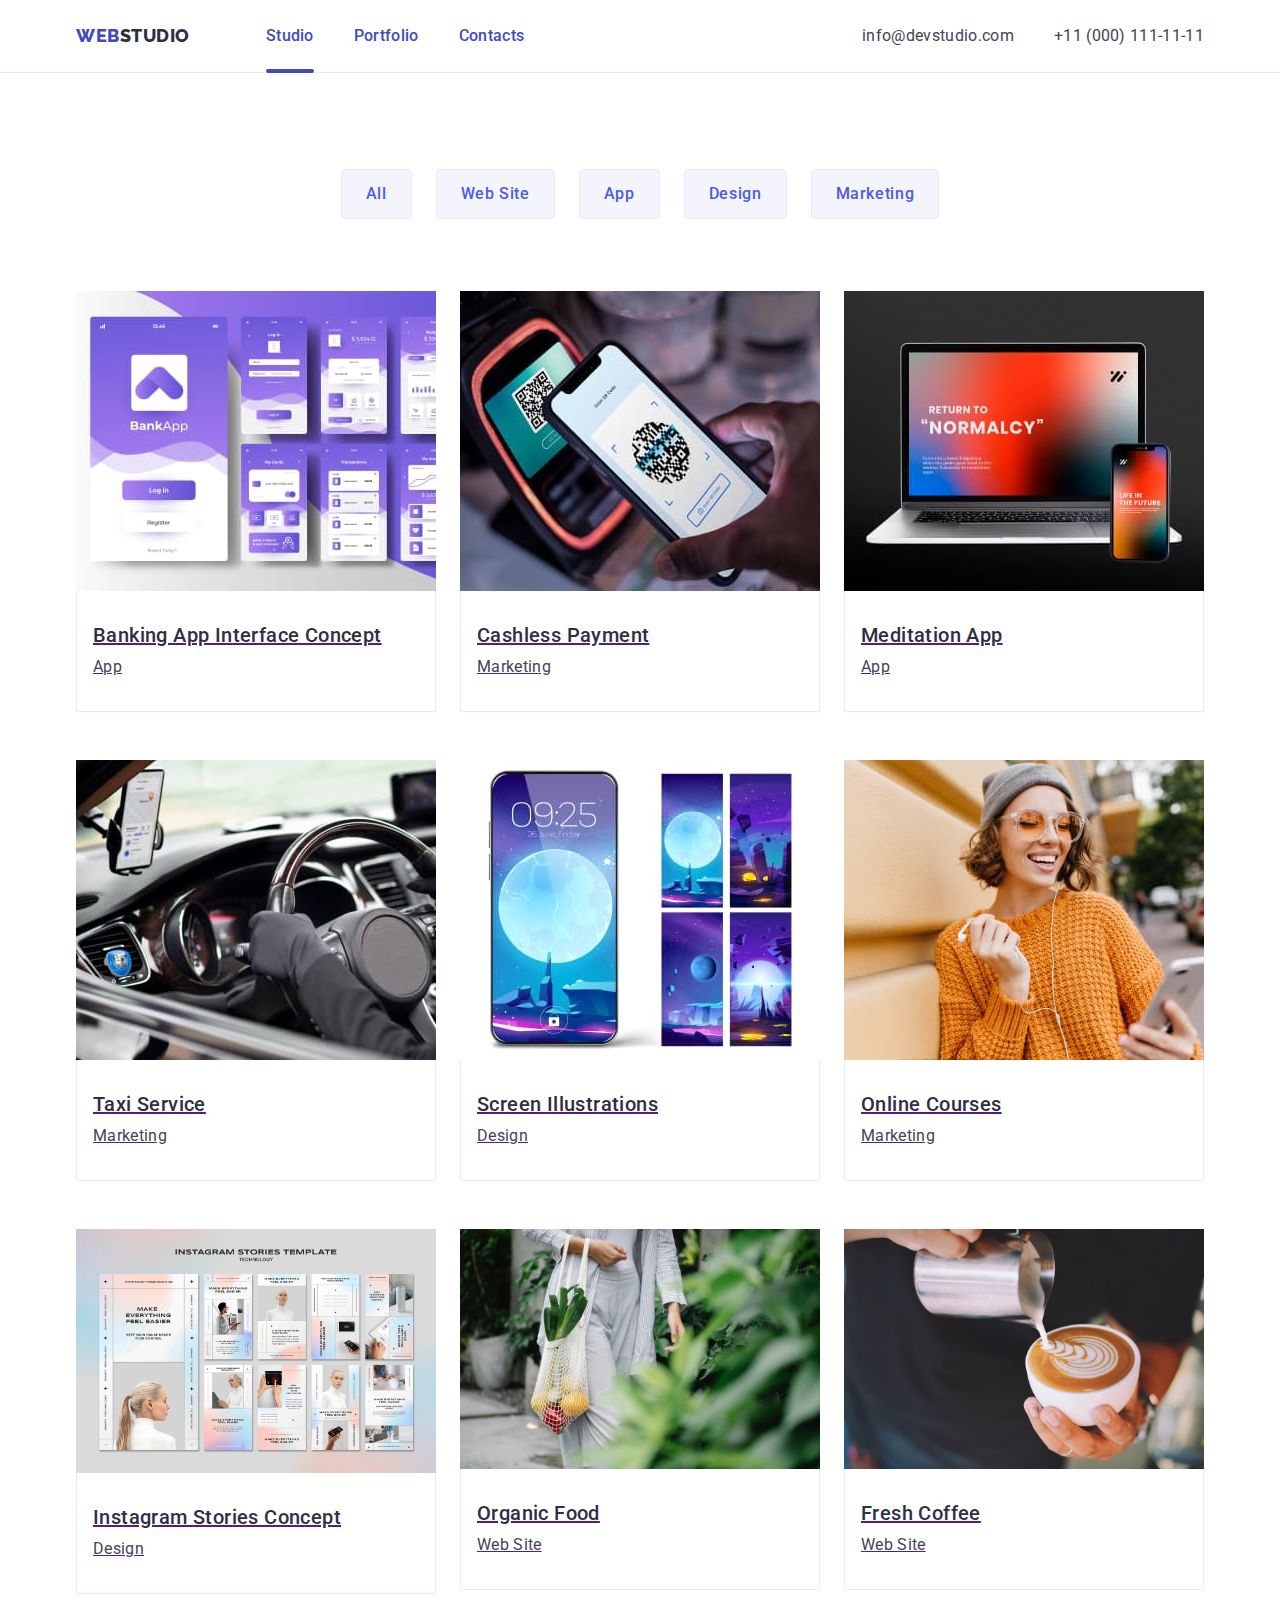
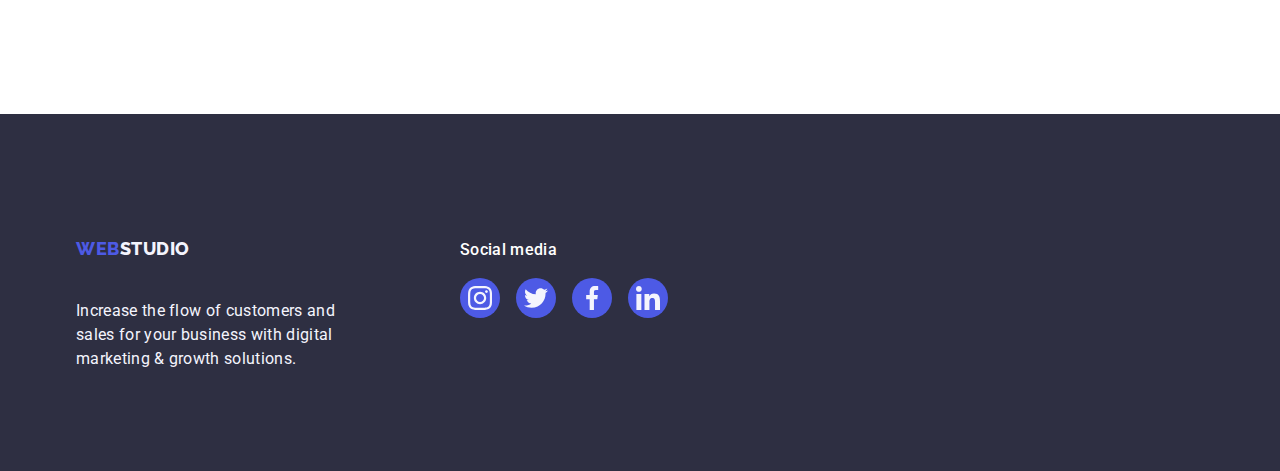
==== portfolio.html @ df533906 "o" ====
<!DOCTYPE html>
<html lang="en">

<head>
    <meta charset="UTF-8" />
    <meta name="viewport" content="width=device-width, initial-scale=1.0" />
    <title>Portfolio</title>

    <!-- Style Normalization -->
    <link rel="stylesheet"
        href="https://cdnjs.cloudflare.com/ajax/libs/modern-normalize/1.0.0/modern-normalize.min.css" />

    <!-- Google Fonts -->
    <link rel="preconnect" href="https://fonts.googleapis.com" />
    <link rel="preconnect" href="https://fonts.gstatic.com" crossorigin />
    <link
        href="https://fonts.googleapis.com/css2?family=Raleway:wght@100;200;300;400;500;600;700;900&family=Roboto:wght@100;300;400;500;700;900&display=swap"
        rel="stylesheet" />

    <!-- Local CSS -->
    <link rel="stylesheet" href="./css/styles.css" />
</head>

<body>
    <!-- Header -->
    <header class="header">
        <div class="top-header container">
            <nav class="nav">
                <a class="logo link" href="./index.html">Web<span class="header-logo">Studio</span></a>
                <ul class="list">
                    <li class="list-item">
                        <a class="active item link" href="./index.html">Studio</a>
                    </li>
                    <li class="list-item">
                        <a class="item link active-nav" href="./portfolio.html">Portfolio</a>
                    </li>
                    <li class="list-item">
                        <a class="item link" href="">Contacts</a>
                    </li>
                </ul>
            </nav>

            <address class="contacts">
                <ul class="list">
                    <li class="contact-item">
                        <a class="contact link" href="mailto:info@devstudio.com">info@devstudio.com</a>
                    </li>
                    <li class="contact-item">
                        <a class="contact link" href="tel:+110001111111">+11 (000) 111-11-11</a>
                    </li>
                </ul>
            </address>
        </div>
    </header>

    <!-- Main -->
    <main>
        <section class="services-section">
            <div class="container">
                <h1 class="visually-hidden">Services</h1>

                <ul class="btn list">
                    <li><button type="button" class="btn-menu">All</button></li>
                    <li><button type="button" class="btn-menu">Web Site</button></li>
                    <li><button type="button" class="btn-menu">App</button></li>
                    <li><button type="button" class="btn-menu">Design</button></li>
                    <li><button type="button" class="btn-menu">Marketing</button></li>
                </ul>

                <ul class="svc list">
                    <li class="svc-item">
                        <a href="" class="plink">
                            <div class="project-card-img">
                                <img src="./images/bank-app.jpg" alt="banking app" width="360" />
                                <p class="overlay-text">
                                    14 Stylish and User-Friendly App Design Concepts · Task
                                    Manager App · Calorie Tracker App · Exotic Fruit Ecommerce
                                    App · Cloud Storage App
                                </p>
                            </div>
                            <div class="svc-info">
                                <h2 class="list-header">Banking App Interface Concept</h2>
                                <p class="list-text">App</p>
                            </div>
                        </a>
                    </li>

                    <li class="svc-item">
                        <a href="" class="plink">
                            <div class="project-card-img">
                                <img src="./images/cashless.jpg" alt="cashless payment" width="360" />
                                <p class="overlay-text">
                                    14 Stylish and User-Friendly App Design Concepts · Task
                                    Manager App · Calorie Tracker App · Exotic Fruit Ecommerce
                                    App · Cloud Storage App
                                </p>
                            </div>
                            <div class="svc-info">
                                <h2 class="list-header">Cashless Payment</h2>
                                <p class="list-text">Marketing</p>
                            </div>
                        </a>
                    </li>

                    <li class="svc-item">
                        <a href="" class="plink">
                            <div class="project-card-img">
                                <img src="./images/meditation.jpg" alt="meditation app" width="360" />
                                <p class="overlay-text">
                                    14 Stylish and User-Friendly App Design Concepts · Task
                                    Manager App · Calorie Tracker App · Exotic Fruit Ecommerce
                                    App · Cloud Storage App
                                </p>
                            </div>
                            <div class="svc-info">
                                <h2 class="list-header">Meditation App</h2>
                                <p class="list-text">App</p>
                            </div>
                        </a>
                    </li>

                    <li class="svc-item">
                        <a href="" class="plink">
                            <div class="project-card-img">
                                <img src="./images/taxi-service.jpg" alt="taxi service" width="360" />
                                <p class="overlay-text">
                                    14 Stylish and User-Friendly App Design Concepts · Task
                                    Manager App · Calorie Tracker App · Exotic Fruit Ecommerce
                                    App · Cloud Storage App
                                </p>
                            </div>
                            <div class="svc-info">
                                <h2 class="list-header">Taxi Service</h2>
                                <p class="list-text">Marketing</p>
                            </div>
                        </a>
                    </li>

                    <li class="svc-item">
                        <a href="" class="plink">
                            <div class="project-card-img">
                                <img src="./images/screen-illus.jpg" alt="screen illustrations" width="360" />
                                <p class="overlay-text">
                                    14 Stylish and User-Friendly App Design Concepts · Task
                                    Manager App · Calorie Tracker App · Exotic Fruit Ecommerce
                                    App · Cloud Storage App
                                </p>
                            </div>
                            <div class="svc-info">
                                <h2 class="list-header">Screen Illustrations</h2>
                                <p class="list-text">Design</p>
                            </div>
                        </a>
                    </li>

                    <li class="svc-item">
                        <a href="" class="plink">
                            <div class="project-card-img">
                                <img src="./images/online-course.jpg" alt="online course" width="360" />
                                <p class="overlay-text">
                                    14 Stylish and User-Friendly App Design Concepts · Task
                                    Manager App · Calorie Tracker App · Exotic Fruit Ecommerce
                                    App · Cloud Storage App
                                </p>
                            </div>
                            <div class="svc-info">
                                <h2 class="list-header">Online Courses</h2>
                                <p class="list-text">Marketing</p>
                            </div>
                        </a>
                    </li>

                    <li class="svc-item">
                        <a href="" class="plink">
                            <div class="project-card-img">
                                <img src="./images/ig-stories.jpg" alt="IG stories" width="360" />
                                <p class="overlay-text">
                                    14 Stylish and User-Friendly App Design Concepts · Task
                                    Manager App · Calorie Tracker App · Exotic Fruit Ecommerce
                                    App · Cloud Storage App
                                </p>
                            </div>
                            <div class="svc-info">
                                <h2 class="list-header">Instagram Stories Concept</h2>
                                <p class="list-text">Design</p>
                            </div>
                        </a>
                    </li>

                    <li class="svc-item">
                        <a href="" class="plink">
                            <div class="project-card-img">
                                <img src="./images/organic-food.jpg" alt="organic food" width="360" />
                                <p class="overlay-text">
                                    14 Stylish and User-Friendly App Design Concepts · Task
                                    Manager App · Calorie Tracker App · Exotic Fruit Ecommerce
                                    App · Cloud Storage App
                                </p>
                            </div>
                            <div class="svc-info">
                                <h2 class="list-header">Organic Food</h2>
                                <p class="list-text">Web Site</p>
                            </div>
                        </a>
                    </li>

                    <li class="svc-item">
                        <a href="" class="plink">
                            <div class="project-card-img">
                                <img src="./images/fresh-coffee.jpg" alt="fresh coffee" width="360" />
                                <p class="overlay-text">
                                    14 Stylish and User-Friendly App Design Concepts · Task
                                    Manager App · Calorie Tracker App · Exotic Fruit Ecommerce
                                    App · Cloud Storage App
                                </p>
                            </div>
                            <div class="svc-info">
                                <h2 class="list-header">Fresh Coffee</h2>
                                <p class="list-text">Web Site</p>
                            </div>
                        </a>
                    </li>
                </ul>
            </div>
        </section>
    </main>

    <!-- Footer -->
    <footer class="footer">
        <div class="container">
            <div class="footer-wrap">
                <a class="logo link" href="./index.html">Web<span class="footer-logo">Studio</span></a>
                <p class="footer-text">
                    Increase the flow of customers and sales for your business with
                    digital marketing & growth solutions.
                </p>
            </div>
            <div>
                <p class="footer-socmed">
                    Social media
                </p>
                <ul class="footer-socmed-list">
                    <!--Insta-->
                    <li class="footer-socmed-items">
                        <a href="" class="footer-socmed-listitems-link">
                            <svg class="socmed-svg" width="24" height="24" xmlns="http://www.w3.org/2000/svg">
                                <use href="./images/icons.svg#foot-insta"></use>
                            </svg>
                        </a>
                    </li>
                    <!--twitter-->
                    <li class="footer-socmed-items">
                        <a href="" class="footer-socmed-listitems-link">
                            <svg class="socmed-svg" width="24" height="24" xmlns="http://www.w3.org/2000/svg">
                                <use href="./images/icons.svg#foot-twit"></use>
                            </svg>
                        </a>
                    </li>
                    <!--fb-->
                    <li class="footer-socmed-items">
                        <a href="" class="footer-socmed-listitems-link">
                            <svg class="socmed-svg" width="24" height="24" xmlns="http://www.w3.org/2000/svg">
                                <use href="./images/icons.svg#foot-fb"></use>
                            </svg>
                        </a>
                    </li>
                    <!--linkdin-->
                    <li class="footer-socmed-items">
                        <a href="" class="footer-socmed-listitems-link">
                            <svg class="socmed-svg" width="24" height="24" xmlns="http://www.w3.org/2000/svg">
                                <use href="./images/icons.svg#foot-link"></use>
                            </svg>
                        </a>
                    </li>
                </ul>
            </div>
        </div>
    </footer>
</body>

</html>
---- css/styles.css ----
/* CSS Resets */

* {
    box-sizing: border-box;
    margin: 0;
    padding: 0;
}

/* CSS Variables */


:root {
    --slate: #434455;
    --iris: #4d5ae5;
    --white: #ffffff;
    --navy-blue: #2e2f42;
    --ocean: #404bbf;
    --cloud: #f4f4fd;
    --cornflower: #e7e9fc;
    --customercolor: #8e8f99;
    --footerclose: #fcfcfc;
}

/* INDEX PAGE */

body {
    font-family: 'Roboto', sans-serif;
    color: var(--slate);
    background-color: var(--white);
}

/* HEADER */

.logo {
    font-family: 'Raleway', sans-serif;
    font-weight: 800;
    font-size: 18px;
    line-height: 1.17;
    letter-spacing: 0.03em;
    text-transform: uppercase;
    color: var(--iris);
}

.header {
    border-bottom: 1px solid var(--cornflower);
}

.top-header {
    display: flex;
    justify-content: space-between;
}

.nav,
.contacts {
    display: flex;
    align-items: center;
}

.container {
    width: 1158px;
    margin: 0 auto;
    padding: 0 15px;
}

.logo {
    margin-right: 76px;
}

/* Navigation Items */

.link {
    text-decoration: none;
    padding: 24px 0;
}

.header-logo {
    color: var(--navy-blue);
}

.list {
    list-style: none;
}

.nav>.list {
    display: flex;
    gap: 40px;
}

.nav {
    background-color: 250ms cubic-bezier(0.4, 0, 0.2, 1);
}

.list-item>.item {
    font-weight: 500;
    font-size: 16px;
    line-height: 1.5;
    letter-spacing: 0.02em;
    color: var(--navy-blue);
}

li>.link:hover,
li>.link:focus {
    color: var(--ocean);

}

/* PORTFOLIO HEADER HW5*/
.active-nav {
    position: relative;
    color: #404bbf;
    transition: color 250ms cubic-bezier(0.4, 0, 0.2, 1);
}

.active-nav::after {
    content: "";
    width: 100%;
    height: 4px;
    background: #404bbf;
    position: absolute;
    left: 0;
    border-radius: 2px;
    opacity: 0;
    bottom: -1px;
}



/* Address */

.contacts {
    font-style: normal;
}

.contact-item>.contact {
    font-size: 16px;
    line-height: 1.5;
    letter-spacing: 0.02em;
    color: var(--slate);
}

.contacts>.list {
    display: flex;
    gap: 40px;
}

/* MAIN */

/* First Section */

.first-section {
    background-color: var(--navy-blue);
    padding: 188px 0;
}

.main-header {
    font-size: 56px;
    line-height: 1.07;
    text-align: center;
    letter-spacing: 0.02em;
    color: var(--white);
    max-width: 496px;
    margin: 0 auto 48px;
}

.button {
    background-color: var(--iris);
    font-family: inherit;
    font-weight: 500;
    font-size: 16px;
    line-height: 1.5;
    letter-spacing: 0.04em;
    color: var(--white);
    cursor: pointer;
    display: block;
    min-width: 169px;
    height: 56px;
    border: none;
    border-radius: 4px;
    margin: 0 auto;
    transition: background-color 250ms cubic-bezier(0.4, 0, 0.2, 1);

}

.btn {
    transition: color 250ms cubic-bezier(0.4, 0, 0.2, 1),
        background-color 250ms cubic-bezier(0.4, 0, 0.2, 1),
        border-color 250ms cubic-bezier(0.4, 0, 0.2, 1),
        box-shadow 250ms cubic-bezier(0.4, 0, 0.2, 1);

}

/* .button-hero {
    background-color: var(--iris);
    color: var(--white);
    font-family: "Roboto", sans-serif;
    font-size: 16px;
    font-style: normal;
    font-weight: 500;
    line-height: 24px;
    /* 150% */
/* letter-spacing: 0.64px;
    width: 169px;
    height: 56px;
    border: none;
    border-radius: 4px;
    cursor: pointer;
    margin-top: 48px;
    transition: background-color 250ms cubic-bezier(0.4, 0, 0.2, 1);
} */

/* .button-hero:hover,
.button-hero:focus {
    background-color: var(--ocean);
    cursor: pointer; 
} */

.project-card-item {
    display: block;
    transition: box-shadow 250ms cubic-bezier(0.4, 0, 0.2, 1);
}

.project-card-item:hover,
.project-card-item:focus {
    box-shadow: 0px 1px 6px rgba(46, 47, 66, 0.08),
        0px 1px 1px rgba(46, 47, 66, 0.16), 0px 2px 1px rgba(46, 47, 66, 0.08);
}

.svc:hover .overlay-text {
    transform: translateY(0%);
}

.project-card-img:hover {
    transition: box-shadow 250ms cubic-bezier(0.4, 0, 0.2, 1);
}

.project-card-img:focus {
    transition: box-shadow 250ms cubic-bezier(0.4, 0, 0.2, 1);
}

.plink {
    transition: box-shadow 250ms cubic-bezier(0.4, 0, 0.2, 1);
}


.plink:hover .overlay-text {
    transform: translateY(0%);
}

.plink:focus .overlay-text {
    transform: translateY(0%);
}

/* .project-card-img {
    transform: translateY(0%);
} */


/* .project-card:hover .overlay-text {
    transform: translateY(0%);
} */

.project-card-item:focus .overlay-text {
    transform: translateY(0%);
}

.project-card-img {
    position: relative;
    overflow: hidden;
}

.overlay-text {
    position: absolute;
    top: 0;
    line-height: 1.5;
    letter-spacing: 0.02em;
    color: var(--cloud);
    padding: 40px 32px;
    background-color: var(--iris);
    height: 100%;
    transform: translateY(100%);
    transition: transform 250ms cubic-bezier(0.4, 0, 0.2, 1);
}



.button:hover,
.button:focus {
    background-color: var(--ocean);
}



/* Second Section */

.visually-hidden {
    position: absolute;
    width: 1px;
    height: 1px;
    margin: -1px;
    border: 0;
    padding: 0;
    white-space: nowrap;
    clip-path: inset(100%);
    clip: rect(0 0 0 0);
    overflow: hidden;
}

.list-header {
    font-weight: 500;
    font-size: 20px;
    line-height: 1.2;
    letter-spacing: 0.02em;
    color: var(--navy-blue);
    margin-bottom: 8px;
}


.list-text {
    font-size: 16px;
    line-height: 1.5;
    letter-spacing: 0.02em;
    color: var(--slate);
}



.list-svg {
    display: flex;
    align-items: center;
    justify-content: center;
    height: 112px;
    background-color: #f4f4fd;
    border-radius: 4px;
    margin-bottom: 8px;
}


.second-section {
    padding: 120px 0;
}

.info-list {
    list-style: none;
    display: flex;
    gap: 24px;
}



.info-card {
    width: calc((100% - 72px) / 4);
}



/* Third Section */

.header-title {
    font-size: 36px;
    line-height: 1.11;
    text-align: center;
    letter-spacing: 0.02em;
    text-transform: capitalize;
    color: var(--navy-blue);
    margin-bottom: 72px;
}

.third-section {
    padding-bottom: 120px;
}

.service.list {
    display: flex;
    gap: 24px;
}

.service-info {
    flex-basis: calc((100% - 48px) / 3);
}

/* Fourth Section */

.fourth-section {
    background-color: var(--cloud);
    padding: 120px 0;
}

.team.list {
    display: flex;
    gap: 24px;
}

/* Reused third section header from main */

.team-member {
    background-color: var(--white);
    flex-basis: calc((100% - 72px) / 4);
    border-radius: 0 0 4px 4px;
}

.member-info {
    padding: 32px 0;
}

.list-header {
    margin-bottom: 8px;
}

/* .list-text {
    text-align: center;
} */

/* Reused item header from main  */

/* FOOTER */

.footer {
    background-color: var(--navy-blue);
    padding: 100px 0;
}

.footer-logo {
    color: var(--cloud);
}

.footer-text {
    line-height: 1.5;
    color: var(--cloud);
    letter-spacing: 0.02em;
    max-width: 264px;
}

.footer .link {
    display: inline-block;
    margin-bottom: 16px;
}

/* PORTFOLIO PAGE */

/* Main */

/* Buttons */

.services-section {
    padding: 96px 0 120px 0;
}

.btn-menu {
    font-family: inherit;
    font-weight: 500;
    font-size: 16px;
    line-height: 1.5;
    letter-spacing: 0.04em;
    color: var(--iris);
    background-color: var(--cloud);
    cursor: pointer;
    padding: 12px 24px;
    border: 1px solid var(--cornflower);
    border-radius: 4px;
    transition: color 250ms cubic-bezier(0.4, 0, 0.2, 1),
        background-color 250ms cubic-bezier(0.4, 0, 0.2, 1),
        border-color 250ms cubic-bezier(0.4, 0, 0.2, 1),
        box-shadow 250ms cubic-bezier(0.4, 0, 0.2, 1);
}

.btn {
    display: flex;
    justify-content: center;
    gap: 24px;
    margin-bottom: 72px;
}



.btn-menu:hover,
.btn-menu:focus {
    color: var(--white);
    background-color: var(--ocean);
    border: 1px solid transparent;
}

/* Reused item header from main  */

/* Converting all images to block element */

img {
    display: block;
}

/* Services List */

.svc.list {
    display: flex;
    flex-wrap: wrap;
    column-gap: 24px;
    row-gap: 48px;
}

.svc-item {
    flex-basis: calc((100% - 48px) / 3);
}

.svc-info {
    padding: 32px 16px;
    border: 1px solid var(--cornflower);
    border-top: none;
}

.h-shadow {
    box-shadow: 0px 2px 1px rgba(46, 47, 66, 0.08),
        0px 1px 1px rgba(46, 47, 66, 0.16), 0px 1px 6px rgba(46, 47, 66, 0.08);
}

.first-section {
    background-color: var(--navy-blue);
    padding: 188px 0;
    max-width: 1440px;
    margin: 0 auto;
    background-image: linear-gradient(rgba(46, 47, 66, 0.7),
            rgba(46, 47, 66, 0.7)),
        url(../images/people-office.jpg);
    background-repeat: no-repeat;
    background-position: center;
    background-size: cover;
}


/* FOURTH SECTION */
.team-member {
    box-shadow: 0px 1px 6px rgba(46, 47, 66, 0.08),
        0px 1px 1px rgba(46, 47, 66, 0.16),
        0px 2px 1px rgba(46, 47, 66, 0.08);
}

.social-media {
    display: flex;
    justify-content: center;
    gap: 24px;
}


.socmed {
    width: 40px;
    height: 40px;
}

.socmed-link {
    width: 100%;
    height: 100%;
    background-color: #4d5ae5;
    border-radius: 50%;
    display: flex;
    align-items: center;
    justify-content: center;
    transition: background-color 250ms cubic-bezier(0.4, 0, 0.2, 1);
}

.socmed {
    list-style: none;
}

.socmed-link:hover {
    background-color: #404bbf;
}

.socmed-link:focus {
    background-color: #404bbf;
}

.socmed-svg {
    fill: #f4f4fd;
}

.team-name {
    text-align: center;
    margin-bottom: 8px;
}

.description {
    text-align: center;
}

/* section five */
.customers {
    padding: 120px 0;
}

.cust-header {
    font-size: 36px;
    line-height: 1.11;
    color: var(--navy-blue);
    margin-bottom: 72px;
}

.cust-list {
    display: flex;
    gap: 24px;
    list-style: none;
}

.cust-list-item {
    width: calc((100% - 120px) / 6);
    height: 88px;
}

.cust-list-link {
    width: 100%;
    height: 100%;
    border: 1px solid #8e8f99;
    border-radius: 4px;
    display: flex;
    align-items: center;
    justify-content: center;
    color: var(--customercolor);
    transition: border-color 250ms cubic-bezier(0.4, 0, 0.2, 1),
        color 250ms cubic-bezier(0.4, 0, 0.2, 1);
}



.cust-list-link:hover {
    border-color: #404bbf;
}

.cust-list-link:hover {
    color: #404bbf;
}

.cust-list-link:focus {
    border-color: #404bbf;
}

.cust-list-link:hover,
.cust-list-link:focus {
    color: #404bbf;
}


.cust-svg {
    fill: currentColor;
}

/*FOOTER WRAP */

.footer-wrap {
    margin-right: 120px;
}

.footer>.container {
    display: flex;
    align-items: baseline;
}


.footer-socmed {
    font-weight: 500;
    font-size: 16px;
    line-height: 1.5;
    letter-spacing: 0.02em;
    color: #FFFFFF;
    margin-bottom: 16px;
}

.footer-socmed-list {
    display: flex;
    gap: 16px;
    list-style: none;
    /* transition: background-color 250ms cubic-bezier(0.4, 0, 0.2, 1); */

}

.footer-socmed-items {
    width: 40px;
    height: 40px;
}

.footer-text {
    line-height: 1.5;
    color: var(--cloud);
    letter-spacing: 0.02em;
    max-width: 264px;
}

.footer-socmed-listitems-link {
    width: 100%;
    height: 100%;
    background-color: #4d5ae5;
    border-radius: 50%;
    display: flex;
    align-items: center;
    justify-content: center;
    transition: background-color 250ms cubic-bezier(0.4, 0, 0.2, 1);

}

.footer-socmed-listitems-link:hover,
.footer-socmed-listitems-link:focus {
    background-color: #31d0aa;
}

.btn-menu:hover,
.btn-menu:focus {
    box-shadow: 0px 3px 1px rgba(0, 0, 0, 0.1), 0px 2px 1px rgba(0, 0, 0, 0.08),
        0px 2px 2px rgba(0, 0, 0, 0.12);
}

.link:hover,
.link:focus {
    box-shadow: 0px 1px 6px rgba(46, 47, 66, 0.08),
        0px 1px 1px rgba(46, 47, 66, 0.16),
        0px 2px 1px rgba(46, 47, 66, 0.08);
}

.link {
    display: block;
}

/* HW5 HEADER */

.active {
    color: #404bbf;
    position: relative;
    transition: color 250ms cubic-bezier(0.4, 0, 0.2, 1);


}

.active::after {
    content: '';
    position: absolute;
    left: 0;
    bottom: -1px;
    height: 4px;
    border-radius: 2px;
    width: 100%;
    background-color: #404bbf;
    /* transition: color 250ms cubic-bezier(0.4, 0, 0.2, 1);   */
}

.nav .link {
    color: #404bbf;
}

.contact {
    transition: color 250ms cubic-bezier(0.4, 0, 0.2, 1);
}

/*modal window*/
.modal-window {
    position: fixed;
    top: 0;
    left: 0;
    width: 100%;
    height: 100%;
    background-color: rgba(46, 47, 66, 0.4);
    transition: opacity 250ms cubic-bezier(0.4, 0, 0.2, 1),
        visibility 250ms cubic-bezier(0.4, 0, 0.2, 1);
}

.is-hidden {
    opacity: 0;
    pointer-events: none;
    visibility: hidden;
}

.backdrop {
    position: absolute;
    top: 50%;
    left: 50%;
    transform: translate(-50%, -50%);
    width: 408px;
    min-height: 584px;
    background-color: #fcfcfc;
    box-shadow: 0px 1px 1px rgba(0, 0, 0, 0.14), 0px 1px 3px rgba(0, 0, 0, 0.12),
        0px 2px 1px rgba(0, 0, 0, 0.2);
    border-radius: 4px;
    transition: transform 250ms cubic-bezier(0.4, 0, 0.2, 1);
}

.close-button {
    position: absolute;
    top: 24px;
    right: 24px;
    width: 24px;
    height: 24px;
    border-radius: 50%;
    display: flex;
    align-items: center;
    justify-content: center;
    background-color: #e7e9fc;
    border: 1px solid rgba(0, 0, 0, 0.1);
    cursor: pointer;
    transition: background-color 250ms cubic-bezier(0.4, 0, 0.2, 1),
        border 250ms cubic-bezier(0.4, 0, 0.2, 1);
}

.close-button:hover,
.close-button:focus {
    background-color: #404bbf;
    border: none;
}

.modal-close {
    transition: fill 250ms cubic-bezier(0.4, 0, 0.2, 1);
}

.modal-close,
.modal-close {
    fill: #ffffff;
}
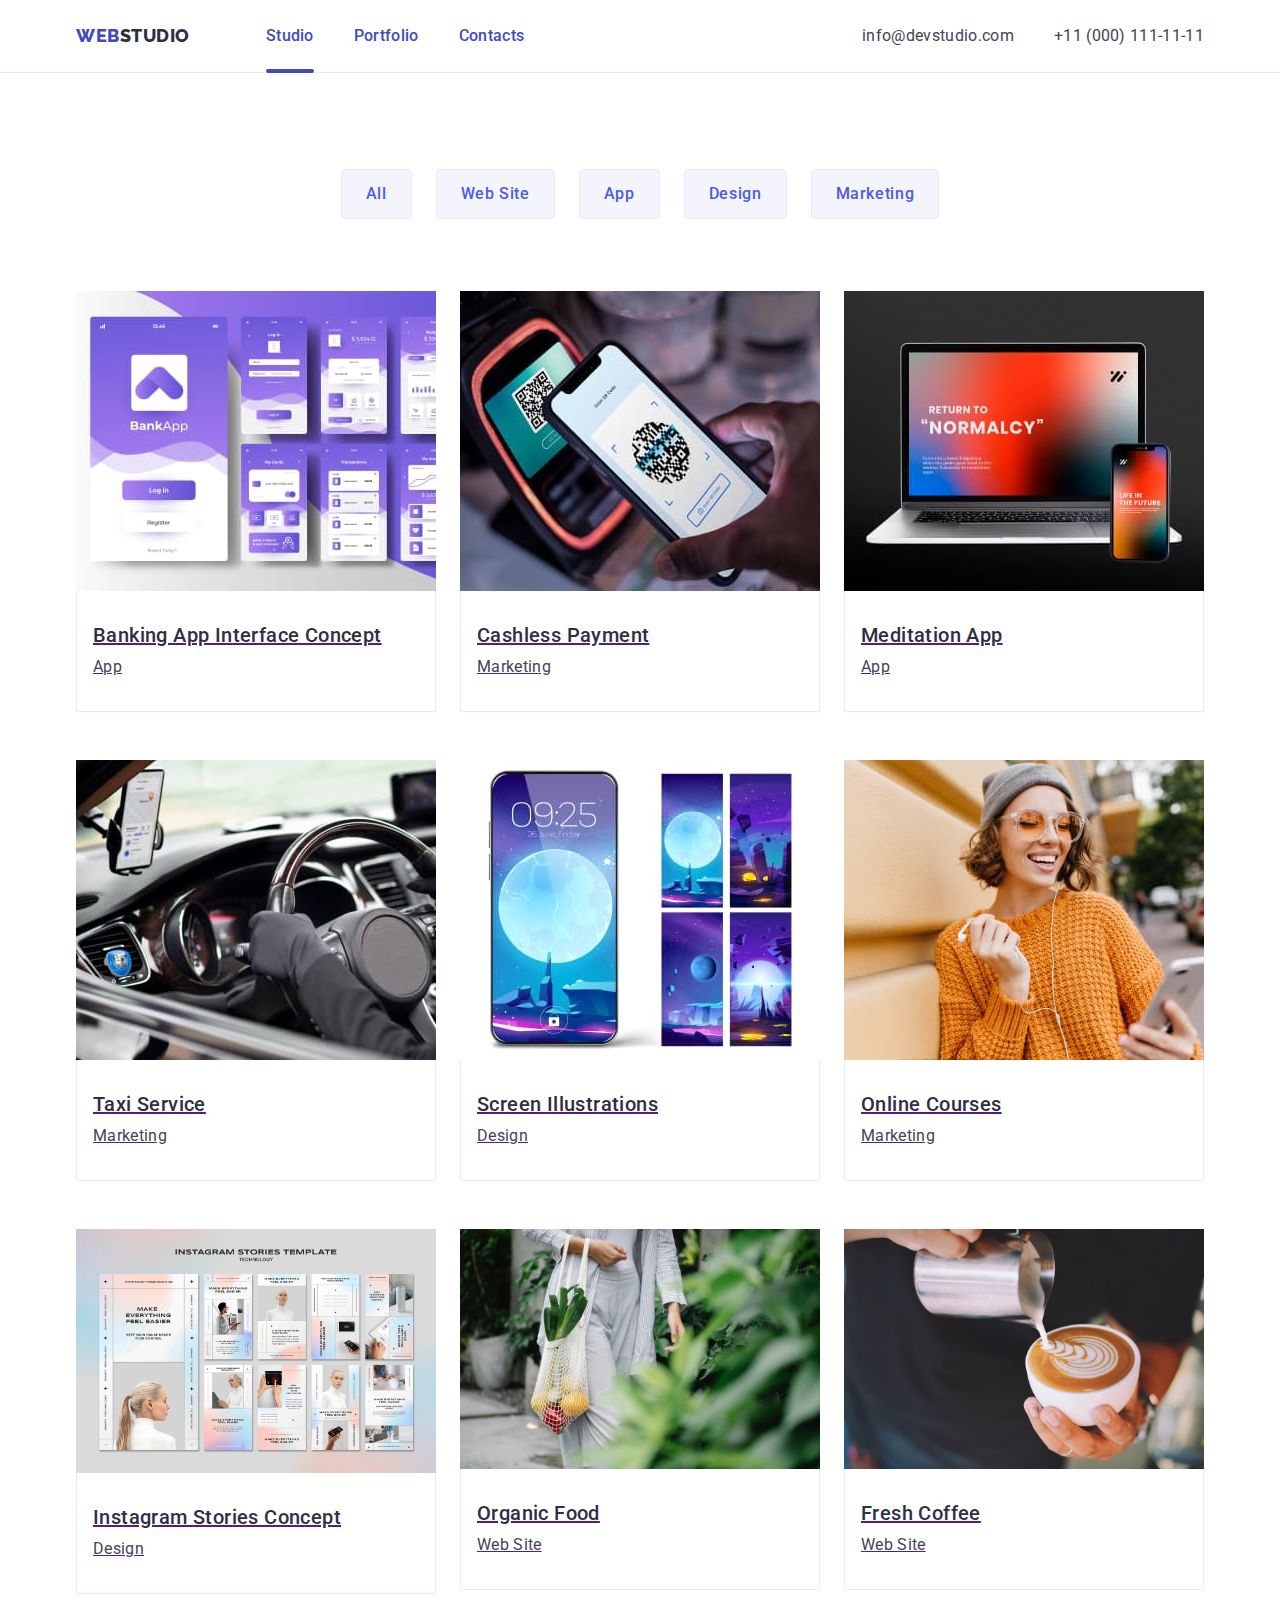
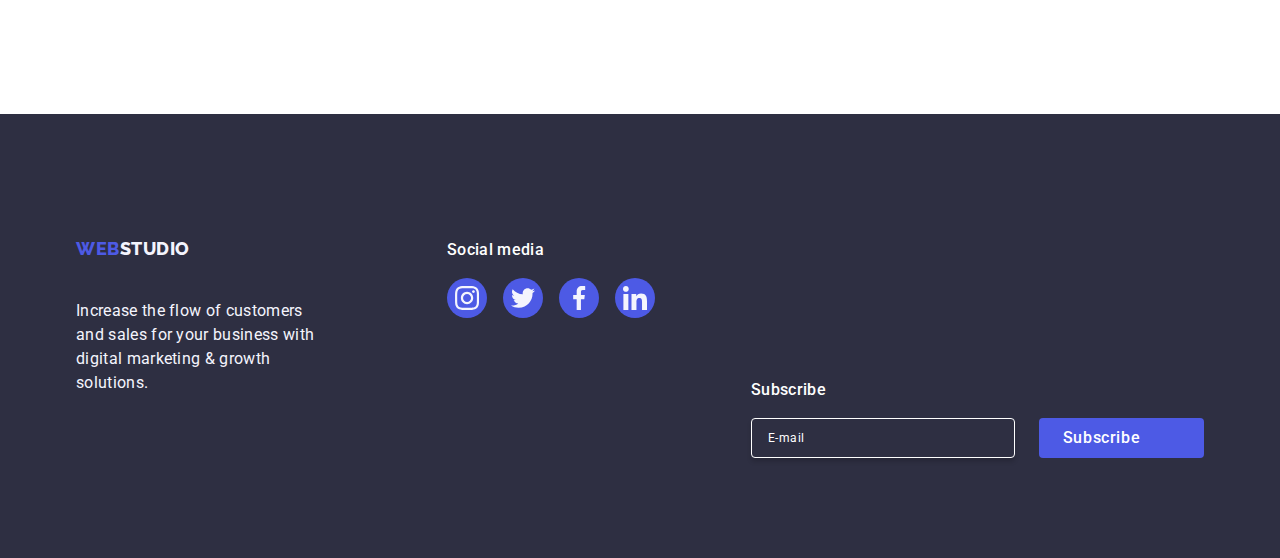
==== commit 69a76ac8: "fd" ====
--- a/portfolio.html
+++ b/portfolio.html
@@ -272,6 +272,21 @@
                             </svg>
                         </a>
                     </li>
+                    <div class="footer-subscribe">
+                        <p class="footer-subscribe-title">Subscribe</p>
+                        <form class="form-footer">
+                            <label class="label-footer" for="footer-email">
+                                <input id="footer-email" class="subscribe-input-email" type="email" name="user-email"
+                                    placeholder="E-mail" />
+                            </label>
+                            <button class="footer-subscribe-button" type="submit">
+                                Subscribe
+                                <svg class="footer-send-icon" width="24" height="24" aria-label="send icon">
+                                    <use href="./images/icons.svg#icon-send"></use>
+                                </svg>
+                            </button>
+                        </form>
+                    </div>
                 </ul>
             </div>
         </div>
--- a/css/styles.css
+++ b/css/styles.css
@@ -698,6 +698,218 @@
     background-color: #31d0aa;
 }
 
+
+/*FOOTER-SUBCRIBE HW6*/
+
+.footer-subscribe {
+    margin-left: 80px;
+    margin-top: 100px;
+    width: 453px;
+}
+
+.footer-subscribe-title {
+    color: var(--white);
+    margin-bottom: 16px;
+    font-weight: 500;
+    line-height: 1.5;
+    letter-spacing: 0.02em;
+}
+
+.form-footer {
+    display: flex;
+    gap: 24px;
+}
+
+.subscribe-input-email {
+    width: 264px;
+    height: 40px;
+    font-size: 12px;
+    line-height: 1.5;
+    letter-spacing: 0.04em;
+    padding-left: 16px;
+    flex-shrink: 0;
+    background: none;
+    border: none;
+    border-radius: 4px;
+    border: 1px solid var(--white);
+    box-shadow: 0px 4px 4px 0px rgba(0, 0, 0, 0.15);
+    color: #ffffff;
+
+}
+
+
+.subscribe-input-email::placeholder {
+    color: var(--white);
+}
+
+.footer-subscribe-button {
+    display: flex;
+    justify-content: center;
+    align-items: center;
+    min-width: 165px;
+    height: 40px;
+    font-weight: 500;
+    line-height: 1.5;
+    letter-spacing: 0.04em;
+    color: var(--white);
+    cursor: pointer;
+    background-color: #4d5ae5;
+    border: none;
+    border-radius: 4px;
+
+}
+
+.footer-send-icon {
+    margin-left: 16px;
+}
+
+.modal-window {
+    padding: (72px 24px 24px 24px);
+}
+
+
+.modal-paragraph {
+    font-weight: 500;
+    font-size: 16px;
+    line-height: 1.5;
+    text-align: center;
+    letter-spacing: 0.02em;
+    color: #2E2F42;
+    margin-bottom: 16px;
+}
+
+.input-container {
+    margin: 8px;
+}
+
+.input-label {
+    font-size: 12px;
+    line-height: 1.17;
+    letter-spacing: 0.04em;
+    color: #8e8f99;
+    display: block;
+    margin-bottom: 4px;
+}
+
+.input-area {
+    position: relative;
+}
+
+.input-data {
+    width: 100%;
+    height: 40px;
+    border: 1px solid rgba(46, 47, 66, 0.4);
+    border-radius: 4px;
+    background-color: transparent;
+    padding-left: 38px;
+    outline: transparent;
+    transition: border-color 250ms cubic-bezier(0.4, 0, 0.2, 1);
+}
+
+.input-data:focus {
+    border-color: var(--iris);
+}
+
+.input-icon {
+    position: absolute;
+    left: 16px;
+    top: 50%;
+    transform: translateY(-50%);
+    transition: fill 250ms cubic-bezier(0.4, 0, 0.2, 1);
+}
+
+.input-data:focus+.input-icon {
+    fill: #4D5AE5;
+}
+
+.input-comment {
+    margin-bottom: 16px;
+    margin-left: 8px;
+    width: 344px;
+}
+
+.user-comment {
+    width: 100%;
+    height: 120px;
+    font-size: 12px;
+    line-height: 1.17;
+    letter-spacing: 0.04em;
+    color: rgba(46, 47, 66, 0.4);
+    border: 1px solid rgba(46, 47, 66, 0.4);
+    border-radius: 4px;
+    background-color: transparent;
+    padding: 8px 16px;
+    outline: transparent;
+    resize: none;
+    transition: border-color 250ms cubic-bezier(0.4, 0, 0.2, 1);
+}
+
+.user-comment:focus {
+    border-color: #4D5AE5; 
+}
+
+.modal-checkbox {
+    margin-bottom: 24px;
+    margin-left: 8px;
+}
+
+.visually-hidden {
+    display: none;
+}
+
+.modal-label {
+    display: block;
+    font-size: 12px;
+    line-height: 1.17;
+    letter-spacing: 0.04em;
+    color: #8e8f99;
+}
+
+.checkbox-on {
+    width: 16px;
+    height: 16px;
+    border: 1px solid rgba(46, 47, 66, 0.4);
+    border-radius: 2px;
+    transition: background-color 250ms cubic-bezier(0.4, 0, 0.2, 1),
+        border 250ms cubic-bezier(0.4, 0, 0.2, 1),
+        fill 250ms cubic-bezier(0.4, 0, 0.2, 1);
+    display: inline-flex;
+    align-items: center;
+    justify-content: center;
+    fill: transparent;
+    margin-right: 8px;
+}
+
+.checkbox:checked+.ml-checkbox>.checkbox-on {
+    background-color: #404bbf; 
+    border: none;
+    fill: #f4f4fd;
+}
+
+.check-icon {
+    fill: #f4f4fd;
+}
+
+.privacy-link {
+    color: #4d5ae5;
+}
+
+.modal-button {
+    display: block;
+    min-width: 169px;
+    height: 56px;
+    font-weight: 500;
+    line-height: 1.5;
+    letter-spacing: 0.04em;
+    color: #ffffff;
+    cursor: pointer;
+    background-color:#4D5AE5;
+    border: none;
+    border-radius: 4px;
+    transition: background-color 250ms cubic-bezier(0.4, 0, 0.2, 1);
+    margin-left: 25%;
+}
+
 .btn-menu:hover,
 .btn-menu:focus {
     box-shadow: 0px 3px 1px rgba(0, 0, 0, 0.1), 0px 2px 1px rgba(0, 0, 0, 0.08),
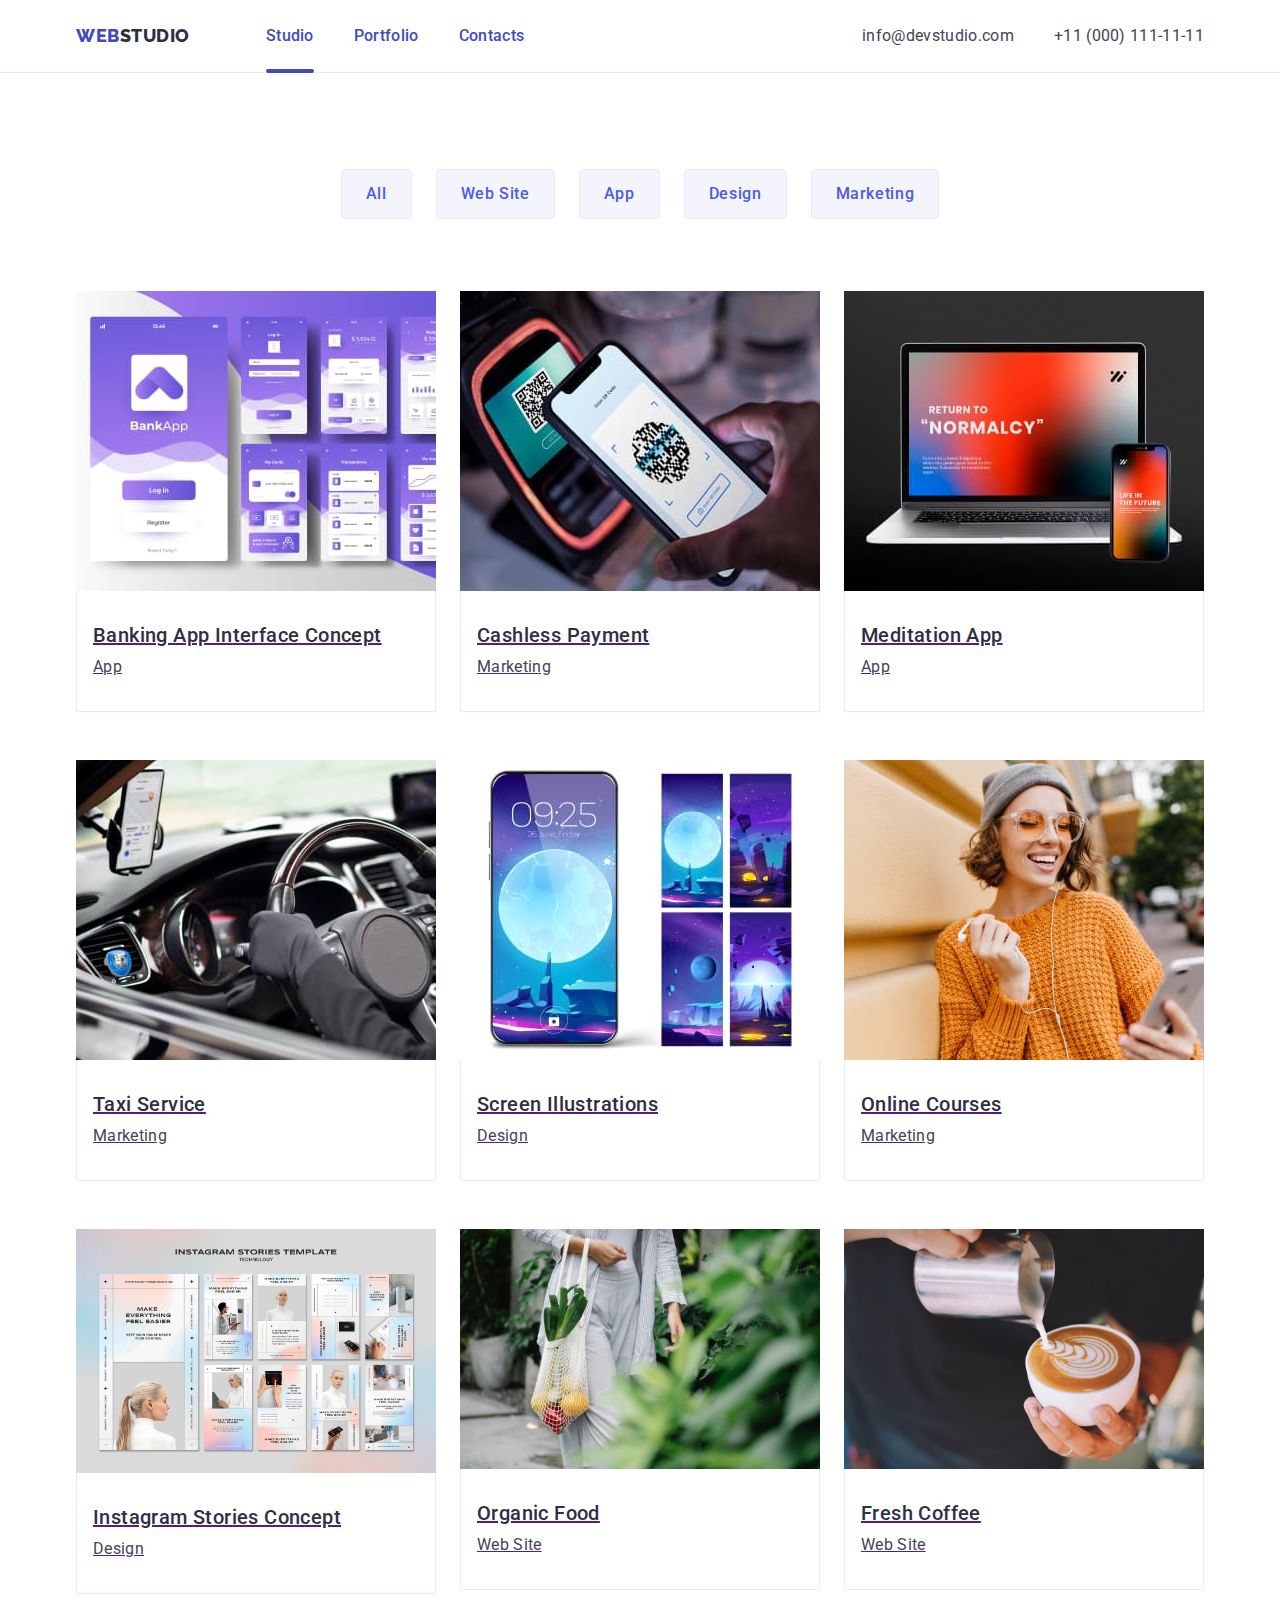
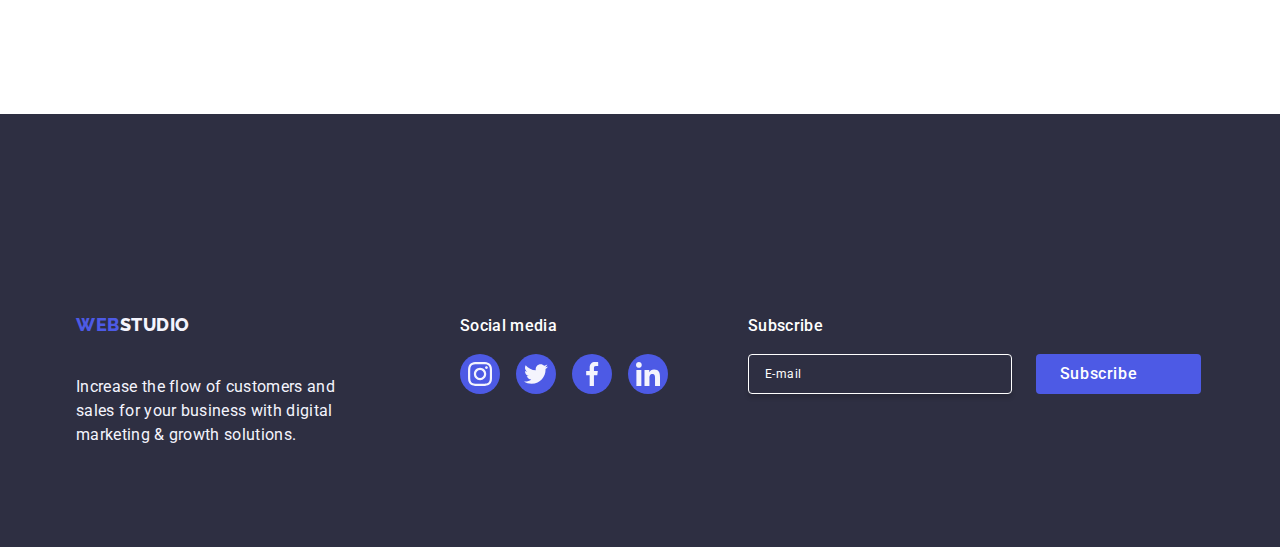
==== commit 2602e97d: "f" ====
--- a/portfolio.html
+++ b/portfolio.html
@@ -243,7 +243,10 @@
                     <!--Insta-->
                     <li class="footer-socmed-items">
                         <a href="" class="footer-socmed-listitems-link">
-                            <svg class="socmed-svg" width="24" height="24" xmlns="http://www.w3.org/2000/svg">
+                            <svg class="socmed-svg" 
+                                width="24" 
+                                height="24" 
+                                xmlns="http://www.w3.org/2000/svg">
                                 <use href="./images/icons.svg#foot-insta"></use>
                             </svg>
                         </a>
@@ -251,7 +254,10 @@
                     <!--twitter-->
                     <li class="footer-socmed-items">
                         <a href="" class="footer-socmed-listitems-link">
-                            <svg class="socmed-svg" width="24" height="24" xmlns="http://www.w3.org/2000/svg">
+                            <svg class="socmed-svg" 
+                                width="24" 
+                                height="24" 
+                                xmlns="http://www.w3.org/2000/svg">
                                 <use href="./images/icons.svg#foot-twit"></use>
                             </svg>
                         </a>
@@ -259,7 +265,10 @@
                     <!--fb-->
                     <li class="footer-socmed-items">
                         <a href="" class="footer-socmed-listitems-link">
-                            <svg class="socmed-svg" width="24" height="24" xmlns="http://www.w3.org/2000/svg">
+                            <svg class="socmed-svg" 
+                                width="24" 
+                                height="24" 
+                                xmlns="http://www.w3.org/2000/svg">
                                 <use href="./images/icons.svg#foot-fb"></use>
                             </svg>
                         </a>
@@ -267,27 +276,30 @@
                     <!--linkdin-->
                     <li class="footer-socmed-items">
                         <a href="" class="footer-socmed-listitems-link">
-                            <svg class="socmed-svg" width="24" height="24" xmlns="http://www.w3.org/2000/svg">
+                            <svg class="socmed-svg" 
+                                width="24" 
+                                height="24" 
+                                xmlns="http://www.w3.org/2000/svg">
                                 <use href="./images/icons.svg#foot-link"></use>
                             </svg>
                         </a>
                     </li>
-                    <div class="footer-subscribe">
-                        <p class="footer-subscribe-title">Subscribe</p>
-                        <form class="form-footer">
-                            <label class="label-footer" for="footer-email">
-                                <input id="footer-email" class="subscribe-input-email" type="email" name="user-email"
-                                    placeholder="E-mail" />
-                            </label>
-                            <button class="footer-subscribe-button" type="submit">
-                                Subscribe
-                                <svg class="footer-send-icon" width="24" height="24" aria-label="send icon">
-                                    <use href="./images/icons.svg#icon-send"></use>
-                                </svg>
-                            </button>
-                        </form>
-                    </div>
-                </ul>
+                </ul>
+            </div>
+            <div class="footer-subscribe">
+                <p class="footer-subscribe-title">Subscribe</p>
+                <form class="form-footer">
+                    <label class="label-footer" for="footer-email">
+                        <input id="footer-email" class="subscribe-input-email" type="email" name="user-email"
+                            placeholder="E-mail" />
+                    </label>
+                    <button class="footer-subscribe-button" type="submit">
+                        Subscribe
+                        <svg class="footer-send-icon" width="24" height="24" aria-label="send icon">
+                            <use href="./images/icons.svg#icon-send"></use>
+                        </svg>
+                    </button>
+                </form>
             </div>
         </div>
     </footer>
